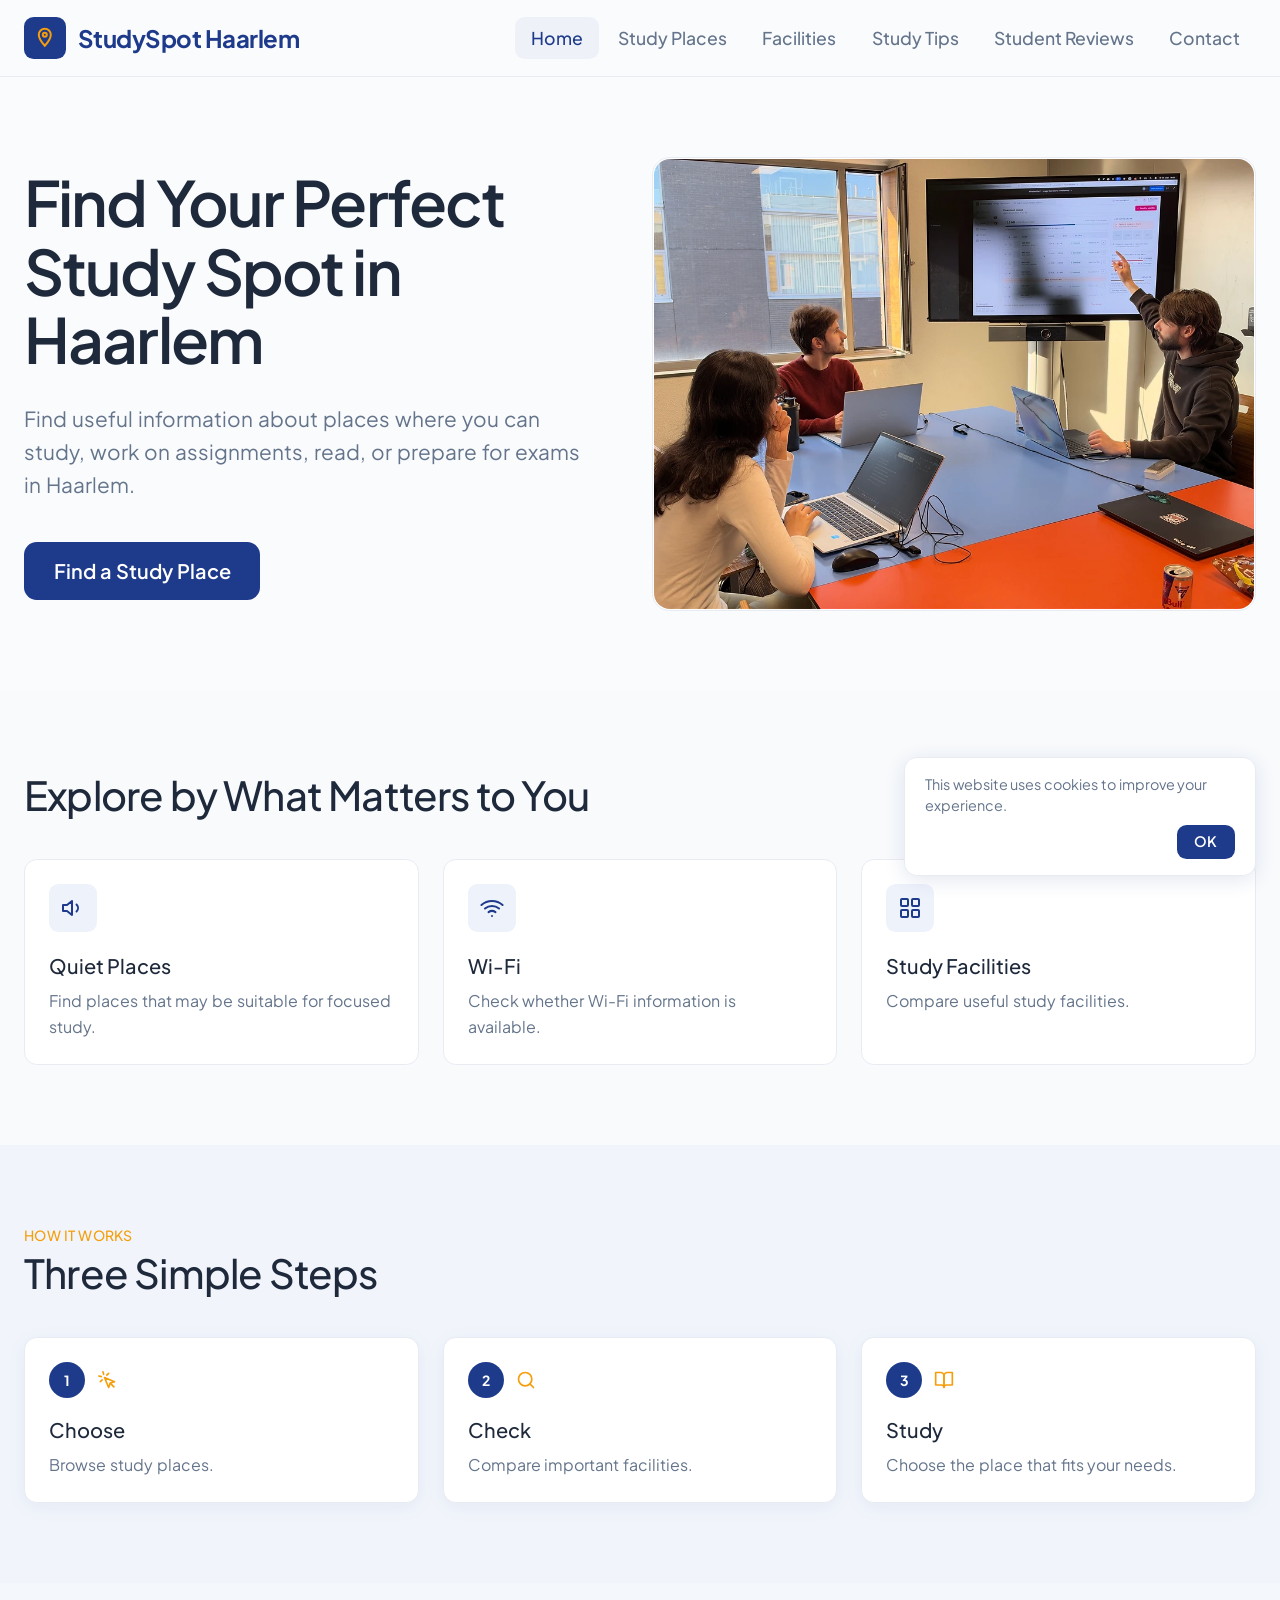
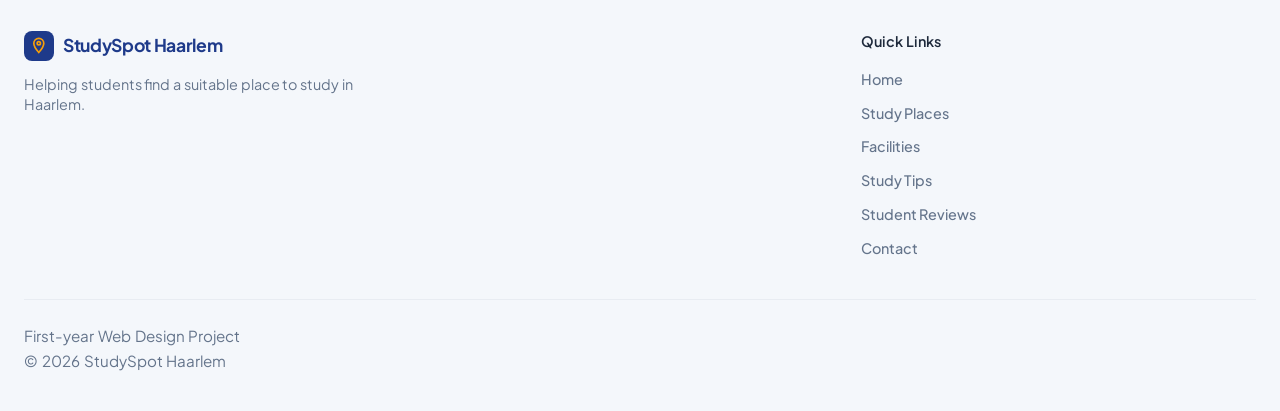
==== index.html @ f763bee9 "fix name file name" ====
<!DOCTYPE html>
<html lang="en">
	<head>
		<meta charset="utf-8" />
		<meta name="viewport" content="width=device-width, initial-scale=1.0" />
		<meta name="author" content="Muhammad" />
		<meta name="description" content="StudySpot Haarlem: find useful information about places where you can study, work on assignments, read or prepare for exams in Haarlem." />
		<meta name="keywords" content="study spots, Haarlem, students, library, exams" />
		<title>StudySpot Haarlem &mdash; Find Your Perfect Study Spot</title>
		<link rel="icon" type="image/png" href="img/favicon.png" />
		<link rel="stylesheet" type="text/css" href="https://fonts.googleapis.com/css2?family=Plus+Jakarta+Sans:wght@400;500;600;700&amp;display=swap" />
		<link rel="stylesheet" type="text/css" href="css/style.css" />
	</head>
	<body>
		<input class="visually-hidden" type="checkbox" id="cookie-ok" />
		<aside class="cookies">
			<p>This website uses cookies to improve your experience.</p>
			<label for="cookie-ok">OK</label>
		</aside>

		<header>
			<a class="logo" href="index.html">
				<svg class="logo-icon" viewBox="0 0 24 24" width="24" height="24" aria-hidden="true">
					<path d="M12 3a6 6 0 0 0-6 6c0 4.5 6 11 6 11s6-6.5 6-11a6 6 0 0 0-6-6z" fill="none" stroke="#f59e0b" stroke-width="2" />
					<circle cx="12" cy="9" r="2" fill="none" stroke="#f59e0b" stroke-width="2" />
				</svg>
				StudySpot Haarlem
			</a>
			<input class="menu-toggle visually-hidden" type="checkbox" id="menu-toggle" />
			<label class="menu-button" for="menu-toggle">
				<span class="visually-hidden">Menu</span>
				<svg viewBox="0 0 24 24" width="26" height="26" fill="none" stroke="currentColor" stroke-width="2" stroke-linecap="round" aria-hidden="true">
					<path d="M4 6h16M4 12h16M4 18h16" />
				</svg>
			</label>
			<nav>
				<ul>
					<li><a class="active" href="index.html">Home</a></li>
					<li><a href="study_places.html">Study Places</a></li>
					<li><a href="facilities.html">Facilities</a></li>
					<li><a href="study_tips.html">Study Tips</a></li>
					<li><a href="student_reviews.html">Student Reviews</a></li>
					<li><a href="contact.html">Contact</a></li>
				</ul>
			</nav>
		</header>

		<main>
			<section class="hero">
				<article>
					<h1>Find Your Perfect Study Spot in Haarlem</h1>
					<p>Find useful information about places where you can study, work on assignments, read, or prepare for exams in Haarlem.</p>
					<a class="button" href="study_places.html">Find a Study Place</a>
				</article>
				<figure>
					<img src="img/IMG_0134.webp" alt="Bright study room with wooden desks and laptops next to a Haarlem canal" title="Study room by the canal" width="699" height="533" />
					<figcaption class="visually-hidden">A bright study room with wooden desks next to a canal in Haarlem</figcaption>
				</figure>
			</section>

			<section class="explore">
				<h2>Explore by What Matters to You</h2>
				<article class="card">
					<span class="icon">
						<svg viewBox="0 0 24 24" width="24" height="24" fill="none" stroke="currentColor" stroke-width="2" stroke-linecap="round" stroke-linejoin="round" aria-hidden="true">
							<path d="M11 5 6 9H2v6h4l5 4V5z" />
							<path d="M15.54 8.46a5 5 0 0 1 0 7.07" />
						</svg>
					</span>
					<h3>Quiet Places</h3>
					<p>Find places that may be suitable for focused study.</p>
				</article>
				<article class="card">
					<span class="icon">
						<svg viewBox="0 0 24 24" width="24" height="24" fill="none" stroke="currentColor" stroke-width="2" stroke-linecap="round" stroke-linejoin="round" aria-hidden="true">
							<path d="M5 12.55a11 11 0 0 1 14.08 0" />
							<path d="M1.42 9a16 16 0 0 1 21.16 0" />
							<path d="M8.53 16.11a6 6 0 0 1 6.95 0" />
							<path d="M12 20h.01" />
						</svg>
					</span>
					<h3>Wi-Fi</h3>
					<p>Check whether Wi-Fi information is available.</p>
				</article>
				<article class="card">
					<span class="icon">
						<svg viewBox="0 0 24 24" width="24" height="24" fill="none" stroke="currentColor" stroke-width="2" stroke-linecap="round" stroke-linejoin="round" aria-hidden="true">
							<rect width="7" height="7" x="3" y="3" rx="1" />
							<rect width="7" height="7" x="14" y="3" rx="1" />
							<rect width="7" height="7" x="14" y="14" rx="1" />
							<rect width="7" height="7" x="3" y="14" rx="1" />
						</svg>
					</span>
					<h3>Study Facilities</h3>
					<p>Compare useful study facilities.</p>
				</article>
			</section>

			<section class="steps">
				<p class="eyebrow">How it works</p>
				<h2>Three Simple Steps</h2>
				<article class="card">
					<span class="step-number">1</span>
					<svg class="step-icon" viewBox="0 0 24 24" width="20" height="20" fill="none" stroke="currentColor" stroke-width="2" stroke-linecap="round" stroke-linejoin="round" aria-hidden="true">
						<path d="m9 9 5 12 1.774-5.226L21 14 9 9z" />
						<path d="m16.071 16.071 4.243 4.243" />
						<path d="m7.188 2.239.777 2.897M5.136 7.965l-2.898-.777M13.95 4.05l-2.122 2.122m-5.657 5.656-2.12 2.122" />
					</svg>
					<h3>Choose</h3>
					<p>Browse study places.</p>
				</article>
				<article class="card">
					<span class="step-number">2</span>
					<svg class="step-icon" viewBox="0 0 24 24" width="20" height="20" fill="none" stroke="currentColor" stroke-width="2" stroke-linecap="round" stroke-linejoin="round" aria-hidden="true">
						<circle cx="11" cy="11" r="8" />
						<path d="m21 21-4.3-4.3" />
					</svg>
					<h3>Check</h3>
					<p>Compare important facilities.</p>
				</article>
				<article class="card">
					<span class="step-number">3</span>
					<svg class="step-icon" viewBox="0 0 24 24" width="20" height="20" fill="none" stroke="currentColor" stroke-width="2" stroke-linecap="round" stroke-linejoin="round" aria-hidden="true">
						<path d="M2 3h6a4 4 0 0 1 4 4v14a3 3 0 0 0-3-3H2z" />
						<path d="M22 3h-6a4 4 0 0 0-4 4v14a3 3 0 0 1 3-3h7z" />
					</svg>
					<h3>Study</h3>
					<p>Choose the place that fits your needs.</p>
				</article>
			</section>
		</main>

		<footer>
			<section class="footer-top">
				<h2 class="visually-hidden">Site information</h2>
				<article>
					<h3 class="visually-hidden">About StudySpot Haarlem</h3>
					<a class="logo" href="index.html">
						<svg class="logo-icon" viewBox="0 0 24 24" width="20" height="20" aria-hidden="true">
							<path d="M12 3a6 6 0 0 0-6 6c0 4.5 6 11 6 11s6-6.5 6-11a6 6 0 0 0-6-6z" fill="none" stroke="#f59e0b" stroke-width="2" />
							<circle cx="12" cy="9" r="2" fill="none" stroke="#f59e0b" stroke-width="2" />
						</svg>
						StudySpot Haarlem
					</a>
					<p>Helping students find a suitable place to study in Haarlem.</p>
				</article>
				<nav>
					<h2>Quick Links</h2>
					<ul>
						<li><a href="index.html">Home</a></li>
						<li><a href="study_places.html">Study Places</a></li>
						<li><a href="facilities.html">Facilities</a></li>
						<li><a href="study_tips.html">Study Tips</a></li>
						<li><a href="student_reviews.html">Student Reviews</a></li>
						<li><a href="contact.html">Contact</a></li>
					</ul>
				</nav>
			</section>
			<section class="footer-bottom">
				<h2 class="visually-hidden">Credits</h2>
				<p>First-year Web Design Project</p>
				<p>&copy; 2026 StudySpot Haarlem</p>
			</section>
		</footer>
	</body>
</html>
---- css/style.css ----
/* StudySpot Haarlem - one stylesheet for all pages */

:root {
	/* fonts */
	--font-heading: "Plus Jakarta Sans", Arial, sans-serif;
	--font-body: "Plus Jakarta Sans", Arial, sans-serif;
	--font-display: "Plus Jakarta Sans", Arial, sans-serif;

	/* colors */
	--navy: #1e3a8a;
	--text: #1e293b;
	--muted: #64748b;
	--orange: #f59e0b;
	--red: #dc2626;
	--bg: #fafbfd;
	--bg-section: #f8fafc;
	--bg-steps: #f1f5fb;
	--bg-footer: #f4f7fb;
	--icon-bg: #eef2fb;
	--nav-active: #eef2f8;
	--line: #e8ecf2;

	/* layout */
	--container: 80rem;
	--gutter: 1.5rem;
	--side: max(1.5rem, calc((100% - var(--container)) / 2));
	--space: 5rem;
}

* {
	box-sizing: border-box;
}

html {
	font-size: 100%;
}

body {
	margin: 0;
	background-color: var(--bg);
	color: var(--text);
	font-family: var(--font-body);
	line-height: 1.6;
}

a {
	text-decoration: none;
}

p {
	word-spacing: 0.05em;
}

.visually-hidden {
	position: absolute;
	width: 0.0625rem;
	height: 0.0625rem;
	margin: -0.0625rem;
	padding: 0;
	border: 0;
	overflow: hidden;
	clip: rect(0, 0, 0, 0);
	white-space: nowrap;
}

/* header and menu */
header {
	position: relative;
	display: flex;
	flex-wrap: wrap;
	align-items: center;
	justify-content: space-between;
	gap: 1rem;
	padding: 1.05rem var(--side);
	background-color: var(--bg);
	border-style: solid;
	border-color: var(--line);
	border-width: 0 0 0.0625rem 0;
}

.logo {
	display: flex;
	align-items: center;
	gap: 0.75rem;
	color: var(--navy);
	font-family: var(--font-display);
	font-size: 1.5rem;
	font-weight: 700;
	letter-spacing: -0.02em;
	line-height: 1.2;
}

.logo:link,
.logo:visited {
	color: var(--navy);
}

.logo-icon {
	box-sizing: content-box;
	padding: 0.55rem;
	border-radius: 0.6rem;
	background-color: var(--navy);
}

.menu-button {
	display: none;
	padding: 0.4rem;
	border-radius: 0.6rem;
	color: var(--navy);
	cursor: pointer;
}

.menu-button svg {
	display: block;
}

.menu-button:hover {
	background-color: var(--nav-active);
}

.menu-toggle:focus + .menu-button {
	outline: 0.125rem solid var(--orange);
}

nav > ul {
	display: flex;
	flex-wrap: wrap;
	gap: 0.2rem;
	margin: 0;
	padding: 0;
	list-style: none;
}

nav a {
	display: block;
	padding: 0.5rem 1rem;
	border-radius: 0.6rem;
	color: var(--muted);
	font-size: 1.1rem;
	font-weight: 500;
	line-height: 1.5;
}

nav a:link,
nav a:visited {
	color: var(--muted);
}

nav a:hover,
nav a.active {
	background-color: var(--nav-active);
	color: var(--navy);
}

/* the 12 column grid, used by every section and the footer */
.hero,
.explore,
.steps,
.places,
.guidance,
.footer-top,
.footer-bottom {
	display: grid;
	grid-template-columns: repeat(12, 1fr);
	column-gap: var(--gutter);
}

h1 {
	margin: 0 0 1.75rem 0;
	color: var(--text);
	font-family: var(--font-heading);
	font-size: 3.9rem;
	font-weight: 600;
	line-height: 1.1;
	letter-spacing: -0.03em;
}

.eyebrow {
	grid-column: 1 / -1;
	margin: 0 0 -1.3rem 0;
	color: var(--orange);
	font-size: 0.875rem;
	font-weight: 500;
	letter-spacing: 0.02em;
	line-height: 1.5;
	text-transform: uppercase;
}

figure {
	margin: 0;
	padding: 0.0625rem;
	border-style: solid;
	border-color: var(--line);
	border-width: 0.0625rem;
	border-radius: 1.1rem;
	background-color: #ffffff;
	overflow: hidden;
}

figure img {
	display: block;
	width: 100%;
	height: auto;
	object-fit: cover;
	border-radius: 1rem;
}

/* home: hero */
.hero {
	align-items: center;
	padding: var(--space) var(--side);
	row-gap: 2.5rem;
}

.hero article {
	grid-column: 1 / 7;
	padding-right: 2rem;
}

.hero figure {
	grid-column: 7 / 13;
}

.hero p {
	max-width: 36rem;
	margin: 0 0 2.5rem 0;
	color: var(--muted);
	font-size: 1.1rem;
	line-height: 1.6;
}

.button {
	display: inline-block;
	padding: 0.9rem 1.85rem;
	border-radius: 0.8rem;
	background-color: var(--navy);
	color: #ffffff;
	font-size: 1.25rem;
	font-weight: 600;
	line-height: 1.5;
}

.button:link,
.button:visited {
	color: #ffffff;
}

.button:hover {
	background-color: var(--text);
}

/* home: explore and steps */
.explore,
.steps {
	padding: var(--space) var(--side);
	row-gap: var(--gutter);
}

.explore {
	background-color: var(--bg-section);
}

.steps {
	background-color: var(--bg-steps);
}

.explore h2,
.steps h2,
.guidance h2 {
	grid-column: 1 / -1;
	margin: 0 0 1rem 0;
	color: var(--text);
	font-family: var(--font-heading);
	font-size: 2.5rem;
	font-weight: 500;
	line-height: 1.2;
	letter-spacing: -0.02em;
}

/* cards (home page, then the small changes per page) */
.card {
	grid-column: span 4;
	padding: 1.5rem;
	border-style: solid;
	border-color: var(--line);
	border-width: 0.0625rem;
	border-radius: 0.8rem;
	background-color: #ffffff;
}

.card h3 {
	margin: 1.1rem 0 0.4rem 0;
	color: var(--text);
	font-family: var(--font-heading);
	font-size: 1.25rem;
	font-weight: 500;
	line-height: 1.6;
}

.card p {
	margin: 0;
	color: var(--muted);
	font-size: 1rem;
	line-height: 1.625;
}

.icon {
	display: flex;
	align-items: center;
	justify-content: center;
	width: 3rem;
	height: 3rem;
	border-radius: 0.6rem;
	background-color: var(--icon-bg);
	color: var(--navy);
}

.steps .card {
	display: grid;
	grid-template-columns: auto 1fr;
	align-items: center;
	column-gap: 0.75rem;
	box-shadow: 0 0.25rem 1.25rem rgba(30, 58, 138, 0.06);
}

.steps .card h3,
.steps .card p {
	grid-column: 1 / -1;
}

.steps .card h3 {
	margin-top: 0.95rem;
}

.step-number {
	display: flex;
	align-items: center;
	justify-content: center;
	width: 2.25rem;
	height: 2.25rem;
	border-radius: 50%;
	background-color: var(--navy);
	color: #ffffff;
	font-size: 0.875rem;
	font-weight: 700;
}

.step-icon {
	color: var(--orange);
}

/* inner pages: intro block */
.places {
	row-gap: var(--gutter);
	padding: 4rem var(--side) var(--space) var(--side);
}

.places.facilities {
	padding-bottom: 2rem;
}

.places.tips {
	padding-bottom: 7rem;
}

.places.reviews {
	padding-bottom: 3rem;
}

.places.about {
	padding-bottom: 2.5rem;
}

.places h1 {
	grid-column: 1 / -1;
	margin: 0 0 -0.95rem 0;
	font-size: 2.5rem;
	font-weight: 500;
	line-height: 1.2;
	letter-spacing: -0.02em;
}

.places .lead,
.guidance .lead {
	grid-column: 1 / -1;
	margin: 0 0 1rem 0;
	color: var(--muted);
	font-size: 1.25rem;
	line-height: 1.6;
}

.facilities .lead,
.tips .lead {
	max-width: 40rem;
}

.lead::first-letter {
	color: var(--navy);
	font-weight: 600;
}

.places-hero {
	grid-column: 1 / -1;
}

.places-hero img {
	height: 40vw;
	min-height: 12rem;
	max-height: 33rem;
}

.tips .places-hero {
	margin-bottom: 1rem;
}

/* study places: legend and place cards */
.legend {
	grid-column: 1 / -1;
	padding: 1.25rem 1.5rem;
	border-style: solid;
	border-color: var(--line);
	border-width: 0.0625rem;
	border-radius: 0.8rem;
	background-color: #ffffff;
}

.legend h2 {
	margin: 0 0 0.75rem 0;
	color: var(--orange);
	font-family: var(--font-heading);
	font-size: 0.75rem;
	font-weight: 600;
	letter-spacing: 0.04em;
	line-height: 1.5;
	text-transform: uppercase;
}

.legend ul {
	display: flex;
	flex-wrap: wrap;
	gap: 0.6rem 1.25rem;
	margin: 0 0 0.75rem 0;
	padding: 0;
	list-style: none;
}

.legend li {
	display: flex;
	align-items: center;
	gap: 0.5rem;
	color: var(--text);
	font-size: 0.8rem;
	line-height: 1.5;
}

.legend p {
	margin: 0;
	color: var(--muted);
	font-size: 0.8rem;
	line-height: 1.5;
}

.legend a {
	font-weight: 600;
	text-decoration: underline;
}

.legend a:link,
.legend a:visited {
	color: var(--navy);
}

.fac {
	display: inline-flex;
	align-items: center;
	justify-content: center;
	width: 1.5rem;
	height: 1.5rem;
	border-style: solid;
	border-width: 0.0625rem;
	border-radius: 0.4rem;
	font-size: 0.7rem;
	font-weight: 600;
	line-height: 1;
	cursor: default;
}

.fac.wifi {
	border-color: #bfdbfe;
	background-color: #dbeafe;
	color: #1d4ed8;
}

.fac.power {
	border-color: #fde68a;
	background-color: #fef3c7;
	color: #b45309;
}

.fac.seating {
	border-color: #ddd6fe;
	background-color: #ede9fe;
	color: #6d28d9;
}

.fac.food {
	border-color: #fecdd3;
	background-color: #ffe4e6;
	color: #be123c;
}

.fac.quiet {
	border-color: #bbf7d0;
	background-color: #dcfce7;
	color: #15803d;
}

.place-card {
	grid-column: span 4;
	display: flex;
	flex-direction: column;
	padding-bottom: 1.5rem;
	border-style: solid;
	border-color: var(--line);
	border-width: 0.0625rem;
	border-radius: 0.8rem;
	background-color: #ffffff;
	overflow: hidden;
}

.place-card figure {
	padding: 0;
	border-style: none;
	border-radius: 0;
}

.place-card figure img {
	height: 15rem;
	border-radius: 0;
}

.place-card h2 {
	margin: 1.5rem 1.5rem 0.3rem 1.5rem;
	color: var(--text);
	font-family: var(--font-heading);
	font-size: 1.25rem;
	font-weight: 500;
	line-height: 1.6;
}

.place-card address {
	display: flex;
	align-items: center;
	gap: 0.5rem;
	margin: 0 1.5rem 0.6rem 1.5rem;
	color: var(--muted);
	font-size: 0.9rem;
	font-style: normal;
	line-height: 1.5;
}

.place-card address svg {
	flex-shrink: 0;
	color: var(--navy);
}

.place-card p {
	margin: 0 1.5rem;
	color: var(--muted);
	font-size: 1rem;
	line-height: 1.625;
}

.facility-list {
	display: flex;
	gap: 0.4rem;
	margin: auto 1.5rem 0 1.5rem;
	padding: 1rem 0 0 0;
	list-style: none;
}

/* facilities page cards */
.facility-card h3 {
	margin: 1rem 0 0.4rem 0;
	font-size: 1.1rem;
	font-weight: 600;
	line-height: 1.5;
}

.facility-card p {
	font-size: 0.95rem;
	line-height: 1.6;
}

.facility-card .fac {
	width: 2.25rem;
	height: 2.25rem;
	font-size: 0.85rem;
}

/* study tips cards, 4 per row */
.tip {
	grid-column: span 3;
}

.tip .icon,
.about-card .icon {
	width: 2.75rem;
	height: 2.75rem;
}

.tip h3 {
	margin-top: 0.9rem;
	font-size: 1.1rem;
	line-height: 1.5;
}

.tip p {
	font-size: 0.875rem;
	line-height: 1.45;
}

/* contact page about cards */
.about-card h3 {
	margin: 1rem 0 0.5rem 0;
	font-size: 1.15rem;
	line-height: 1.5;
}

.about-card p {
	font-size: 0.9rem;
	line-height: 1.6;
}

/* section with a heading and a form or cards (facilities, reviews, contact) */
.guidance {
	row-gap: var(--gutter);
	padding: 3rem var(--side) 7rem var(--side);
}

.guidance h2 {
	margin-bottom: 0.15rem;
}

.places.facilities + .guidance {
	padding-top: 2rem;
}

/* student reviews */
.review {
	grid-column: span 4;
	display: flex;
	flex-direction: column;
	padding: 2rem;
	border-style: solid;
	border-color: var(--line);
	border-width: 0.0625rem;
	border-radius: 0.8rem;
	background-color: #ffffff;
}

.review-top {
	display: flex;
	flex-wrap: wrap;
	align-items: center;
	justify-content: space-between;
	gap: 0.75rem;
}

.score {
	display: flex;
	align-items: center;
	gap: 0.6rem;
	margin: 0;
	color: var(--text);
	font-size: 1.05rem;
	font-weight: 500;
}

.stars-display {
	display: flex;
	gap: 0.1rem;
}

.review svg.on {
	fill: var(--orange);
	stroke: var(--orange);
}

.review svg.off {
	fill: none;
	stroke: var(--orange);
}

.badge {
	padding: 0.35rem 0.85rem;
	border-radius: 2rem;
	background-color: var(--icon-bg);
	color: var(--navy);
	font-size: 0.8rem;
	font-weight: 500;
	letter-spacing: 0.02em;
	line-height: 1.4;
	text-transform: uppercase;
}

.review blockquote {
	flex: 1;
	margin: 1.3rem 0 1.5rem 0;
	color: var(--muted);
	font-size: 1.25rem;
	line-height: 1.6;
	text-indent: -0.35rem;
}

.review address {
	display: flex;
	align-items: center;
	gap: 0.5rem;
	margin: 0 0 0.9rem 0;
	color: var(--text);
	font-size: 1.05rem;
	font-style: normal;
	font-weight: 500;
	line-height: 1.5;
}

.review address svg {
	flex-shrink: 0;
	color: var(--navy);
}

.review footer {
	display: flex;
	justify-content: space-between;
	gap: 1rem;
	margin: 0;
	padding: 1rem 0 0 0;
	border-style: solid;
	border-color: var(--line);
	border-width: 0.0625rem 0 0 0;
	background-color: transparent;
}

.review footer p {
	margin: 0;
	color: var(--muted);
	font-size: 1.05rem;
	line-height: 1.5;
}

/* review form */
.review-form {
	grid-column: 1 / 9;
	padding: 2.5rem;
	border-style: solid;
	border-color: var(--line);
	border-width: 0.0625rem;
	border-radius: 0.8rem;
	background-color: #ffffff;
}

.rating {
	display: flex;
	flex-wrap: wrap;
	align-items: center;
	min-width: 0;
	margin: 0 0 1.75rem 0;
	padding: 0 0 1.75rem 0;
	border-style: solid;
	border-color: var(--line);
	border-width: 0 0 0.0625rem 0;
}

.rating legend {
	width: 100%;
	margin-bottom: 0.6rem;
	padding: 0;
	color: var(--text);
	font-size: 1rem;
	font-weight: 500;
}

.stars {
	display: inline-flex;
	flex-direction: row-reverse;
	margin-left: -0.3rem;
}

.stars label {
	padding: 0 0.3rem;
	cursor: pointer;
}

.stars svg {
	display: block;
	fill: none;
	stroke: var(--muted);
}

.stars input:checked ~ label svg,
.stars label:hover svg,
.stars label:hover ~ label svg {
	fill: var(--orange);
	stroke: var(--orange);
}

.stars input:focus + label {
	outline: 0.125rem solid var(--orange);
	outline-offset: 0.125rem;
}

.rating-hint {
	margin-left: 1rem;
	color: var(--text);
	font-size: 0.9rem;
	font-weight: 500;
}

/* form fields */
.field {
	display: block;
	min-width: 0;
	color: var(--text);
	font-weight: 500;
	line-height: 1.5;
}

.field input,
.field textarea {
	display: block;
	width: 100%;
	border-style: solid;
	border-color: var(--line);
	border-width: 0.0625rem;
	border-radius: 0.8rem;
	background-color: #ffffff;
	color: var(--text);
	font-family: var(--font-body);
	font-weight: 400;
}

.field input::placeholder,
.field textarea::placeholder {
	color: #94a3b8;
}

.field input:focus,
.field textarea:focus {
	border-color: var(--navy);
	outline: none;
}

.review-form .field {
	font-size: 1rem;
}

.review-form .field input,
.review-form .field textarea {
	margin-top: 0.6rem;
	padding: 0.9rem 1.15rem;
	font-size: 1.1rem;
}

.review-form .field input {
	height: 3.6rem;
}

.review-form .field textarea {
	min-height: 12rem;
	resize: vertical;
}

.review-form .field-row {
	display: grid;
	grid-template-columns: 1fr 1fr;
	gap: var(--gutter);
	margin-top: 2.5rem;
}

.review-form .submit-row {
	display: flex;
	flex-wrap: wrap;
	align-items: center;
	gap: 1.25rem;
	margin-top: 1.9rem;
}

.review-form .submit-row input {
	height: 3.75rem;
	padding: 0 1.8rem 0 3.4rem;
	border-radius: 0.8rem;
	background-position: 1.5rem center;
	background-size: 1.2rem;
	font-size: 1.2rem;
}

.review-form .submit-row span {
	color: var(--muted);
	font-size: 0.95rem;
}

/* contact form */
.contact-form {
	grid-column: 1 / 7;
	padding: 1.1rem;
	border-style: solid;
	border-color: var(--line);
	border-width: 0.0625rem;
	border-radius: 0.8rem;
	background-color: #ffffff;
}

.contact-form fieldset {
	min-width: 0;
	margin: 0;
	padding: 0;
	border: 0;
}

.contact-form .field {
	font-size: 0.8rem;
	font-weight: 600;
}

.contact-form .field input,
.contact-form .field textarea {
	margin-top: 0.3rem;
	padding: 0.6rem 0.9rem;
	font-size: 0.85rem;
}

.contact-form .field input {
	height: 2.6rem;
}

.contact-form .field textarea {
	min-height: 10rem;
	resize: vertical;
}

.contact-form .field-row {
	display: grid;
	grid-template-columns: 1fr 1fr;
	gap: 1rem;
	margin-bottom: 1rem;
}

.contact-form .field-row.name-row {
	grid-template-columns: 0.55fr 1fr 1fr;
}

.contact-form .submit-row {
	display: flex;
	margin-top: 1.4rem;
}

.contact-form .submit-row input {
	height: 2.6rem;
	padding: 0 1.4rem 0 2.8rem;
	border-radius: 0.6rem;
	background-position: 1.1rem center;
	background-size: 1rem;
	font-size: 0.9rem;
}

.required {
	color: var(--red);
}

/* submit buttons (both forms) */
.submit-row input {
	border-style: none;
	background-color: var(--navy);
	background-image: url("data:image/svg+xml,%3Csvg xmlns='http://www.w3.org/2000/svg' viewBox='0 0 24 24' fill='none' stroke='white' stroke-width='2' stroke-linecap='round' stroke-linejoin='round'%3E%3Cpath d='m22 2-7 20-4-9-9-4z'/%3E%3Cpath d='M22 2 11 13'/%3E%3C/svg%3E");
	background-repeat: no-repeat;
	color: #ffffff;
	font-family: var(--font-body);
	font-weight: 600;
	cursor: pointer;
}

.submit-row input:hover {
	background-color: var(--text);
}

/* table rows, only used on a page that has a table */
tbody tr:nth-child(even) {
	background-color: #cff;
}

tbody tr:nth-child(odd) {
	background-color: #fff;
}

/* footer */
footer {
	padding: 3rem var(--side) 2.4rem var(--side);
	background-color: var(--bg-footer);
}

.footer-top {
	align-items: start;
	row-gap: 2rem;
	padding-bottom: 2.6rem;
}

.footer-top article {
	grid-column: 1 / 7;
}

.footer-top nav {
	grid-column: 9 / 13;
}

footer .logo {
	gap: 0.6rem;
	font-size: 1.1rem;
}

footer .logo-icon {
	padding: 0.3rem;
	border-radius: 0.5rem;
}

.footer-top p {
	max-width: 21rem;
	margin: 0.85rem 0 0 0;
	color: var(--muted);
	font-size: 0.9rem;
	line-height: 1.4;
}

footer h2 {
	margin: 0 0 1.1rem 0;
	color: var(--text);
	font-family: var(--font-heading);
	font-size: 0.9rem;
	font-weight: 600;
	line-height: 1.4;
}

footer nav > ul {
	flex-direction: column;
	gap: 0.85rem;
}

footer nav a {
	padding: 0;
	border-radius: 0;
	font-size: 0.9rem;
	line-height: 1.4;
}

footer nav a:hover {
	background-color: transparent;
	color: var(--navy);
}

.footer-bottom {
	padding-top: 1.5rem;
	border-style: solid;
	border-color: var(--line);
	border-width: 0.0625rem 0 0 0;
}

.footer-bottom p {
	grid-column: 1 / -1;
	margin: 0;
	color: var(--muted);
	font-size: 0.95rem;
	line-height: 1.6;
}

/* link that is being clicked (keep this under the hover rules) */
nav a:active,
.logo:active,
.button:active,
.legend a:active {
	color: var(--orange);
}

footer nav a:active {
	color: var(--orange);
}

/* cookies message */
.cookies {
	position: fixed;
	right: 1.5rem;
	bottom: 1.5rem;
	z-index: 9999;
	max-width: 22rem;
	padding: 1rem 1.25rem;
	border-style: solid;
	border-color: var(--line);
	border-width: 0.0625rem;
	border-radius: 0.8rem;
	background-color: #ffffff;
	box-shadow: 0 0.25rem 1.25rem rgba(30, 58, 138, 0.12);
}

.cookies p {
	margin: 0 0 0.5rem 0;
	color: var(--muted);
	font-size: 0.9rem;
	line-height: 1.5;
}

.cookies label {
	float: right;
	padding: 0.35rem 1.1rem;
	border-radius: 0.6rem;
	background-color: var(--navy);
	color: #ffffff;
	font-size: 0.9rem;
	font-weight: 600;
	cursor: pointer;
}

.cookies::after {
	content: "";
	display: block;
	clear: both;
}

#cookie-ok:checked + .cookies {
	display: none;
}

/* pc (wider than 768px) */
@media (min-width: 48.0625em) {
	.hero p {
		font-size: 1.3rem;
	}
}

/* tablet and smaller laptops */
@media (max-width: 64em) {
	:root {
		--space: 3.5rem;
	}

	h1 {
		font-size: 3rem;
	}

	.hero article,
	.hero figure {
		grid-column: 1 / -1;
		padding-right: 0;
	}

	.card,
	.place-card,
	.review {
		grid-column: span 6;
	}

	.tip {
		grid-column: span 6;
	}

	.review-form,
	.contact-form {
		grid-column: 1 / -1;
	}

	.footer-top nav {
		grid-column: 8 / 13;
	}
}

/* smartphone (768px and smaller) */
@media (max-width: 48em) {
	:root {
		--space: 2.5rem;
	}

	h1 {
		font-size: 2.2rem;
	}

	.places h1,
	.explore h2,
	.steps h2,
	.guidance h2 {
		font-size: 1.8rem;
	}

	.logo {
		font-size: 1.2rem;
	}

	.menu-button {
		display: block;
	}

	header nav {
		position: absolute;
		top: 100%;
		right: 0;
		left: 0;
		z-index: 10;
		display: none;
		padding: 0.75rem 1.5rem 1rem 1.5rem;
		background-color: var(--bg);
		border-style: solid;
		border-color: var(--line);
		border-width: 0 0 0.0625rem 0;
	}

	.menu-toggle:checked ~ nav {
		display: block;
	}

	header nav > ul {
		flex-direction: column;
	}

	header nav a {
		padding: 0.7rem 1rem;
		font-size: 1rem;
	}

	.places-hero img {
		height: 12rem;
	}

	.card,
	.tip,
	.place-card,
	.review,
	.review-form,
	.contact-form,
	.footer-top article,
	.footer-top nav {
		grid-column: 1 / -1;
	}

	.review {
		padding: 1.5rem;
	}

	.review-form {
		padding: 1.5rem;
	}

	.review-form .field-row {
		grid-template-columns: 1fr;
		margin-top: 1.5rem;
	}

	.contact-form .field-row,
	.contact-form .field-row.name-row {
		grid-template-columns: 1fr;
	}

	.cookies {
		right: 1rem;
		bottom: 1rem;
		left: 1rem;
		max-width: none;
	}
}
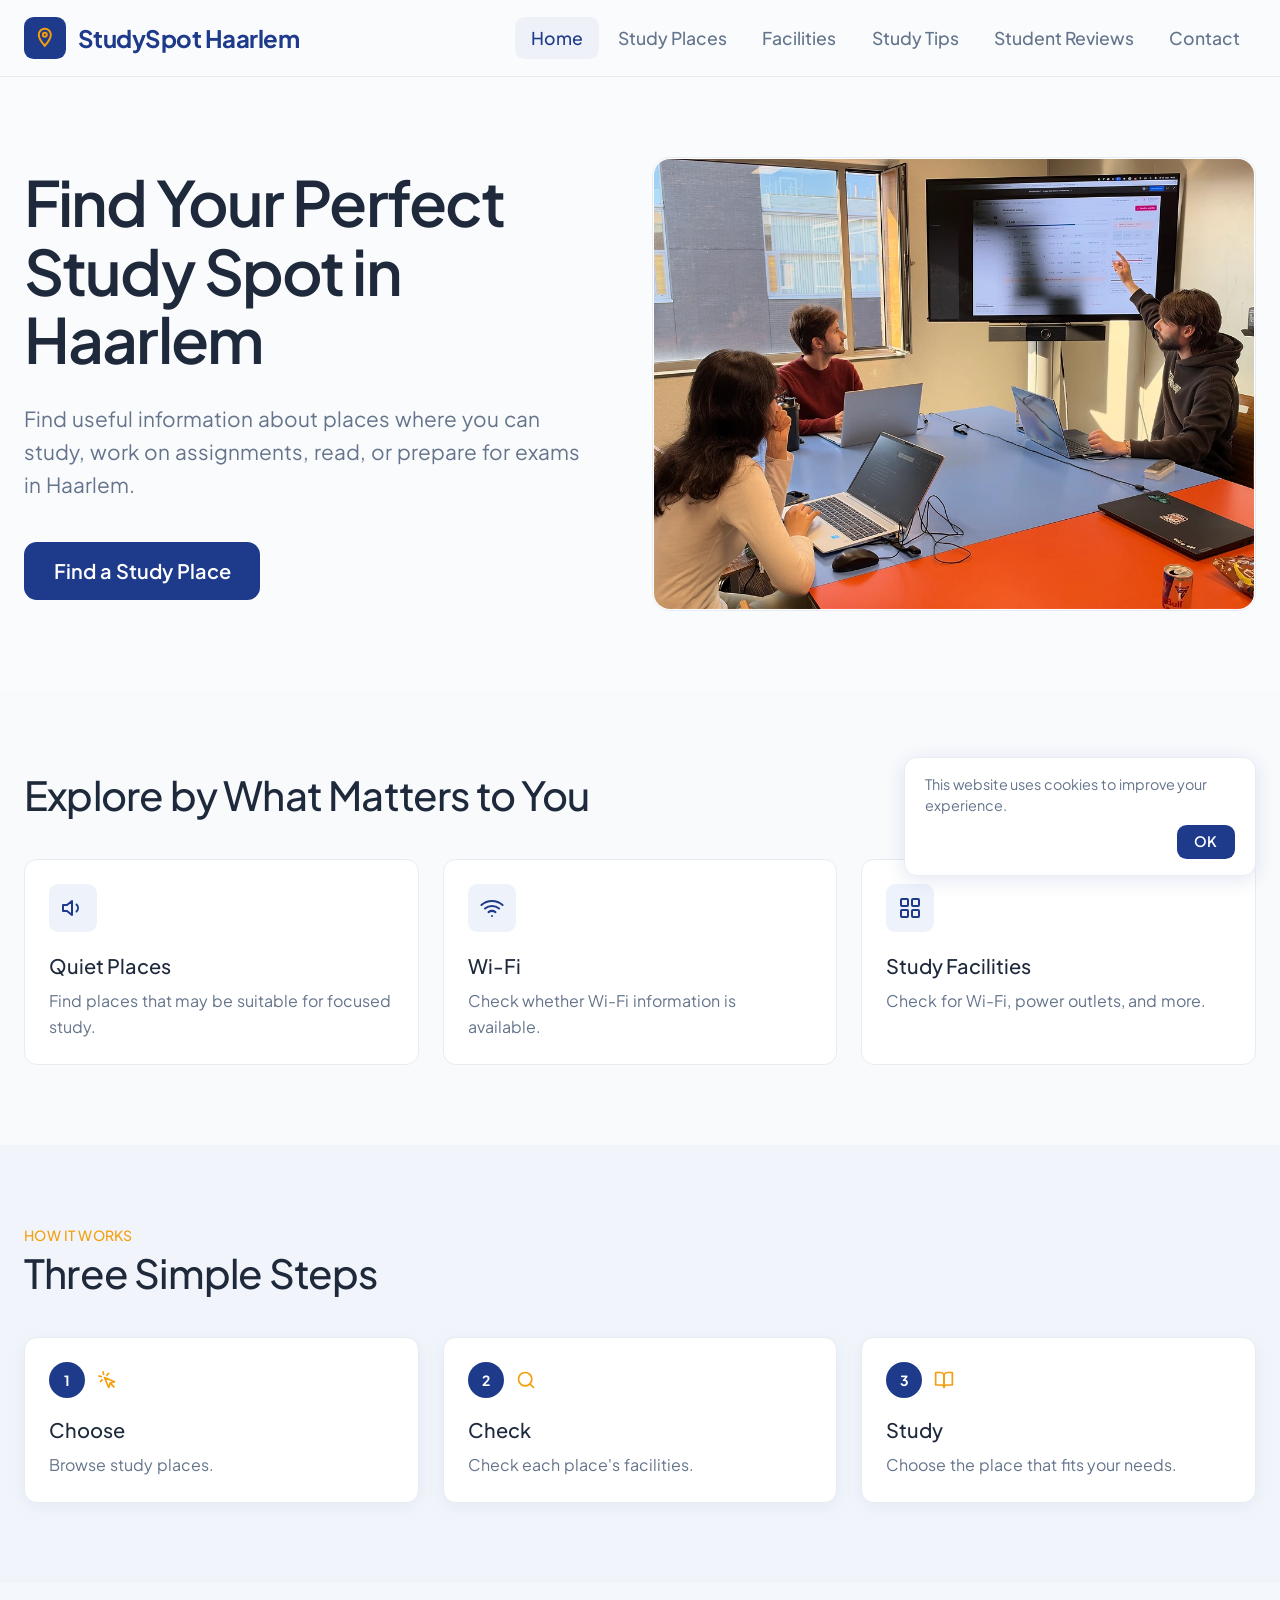
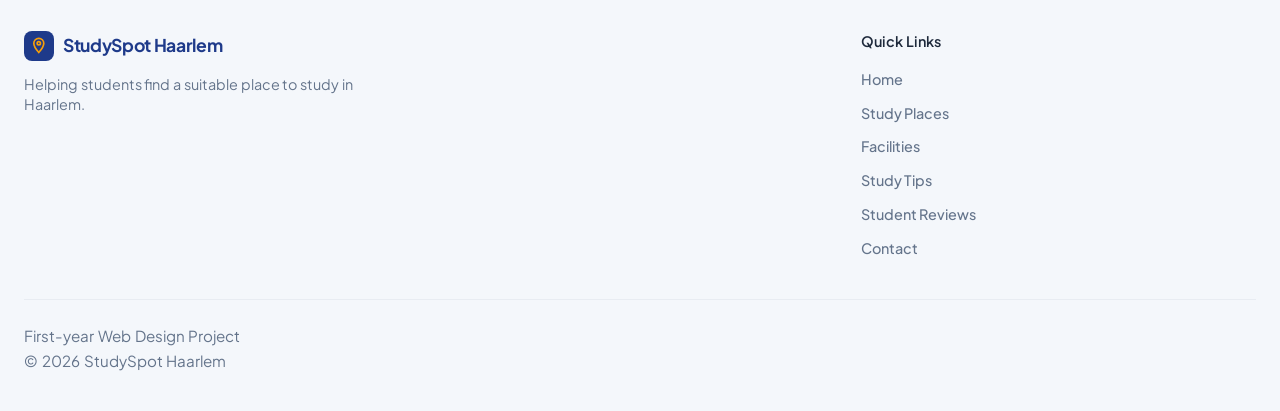
==== commit 8ea8a51e: "chnge names" ====
--- a/index.html
+++ b/index.html
@@ -92,7 +92,7 @@
 						</svg>
 					</span>
 					<h3>Study Facilities</h3>
-					<p>Compare useful study facilities.</p>
+					<p>Check for Wi-Fi, power outlets, and more.</p>
 				</article>
 			</section>
 
@@ -116,7 +116,7 @@
 						<path d="m21 21-4.3-4.3" />
 					</svg>
 					<h3>Check</h3>
-					<p>Compare important facilities.</p>
+					<p>Check each place's facilities.</p>
 				</article>
 				<article class="card">
 					<span class="step-number">3</span>
